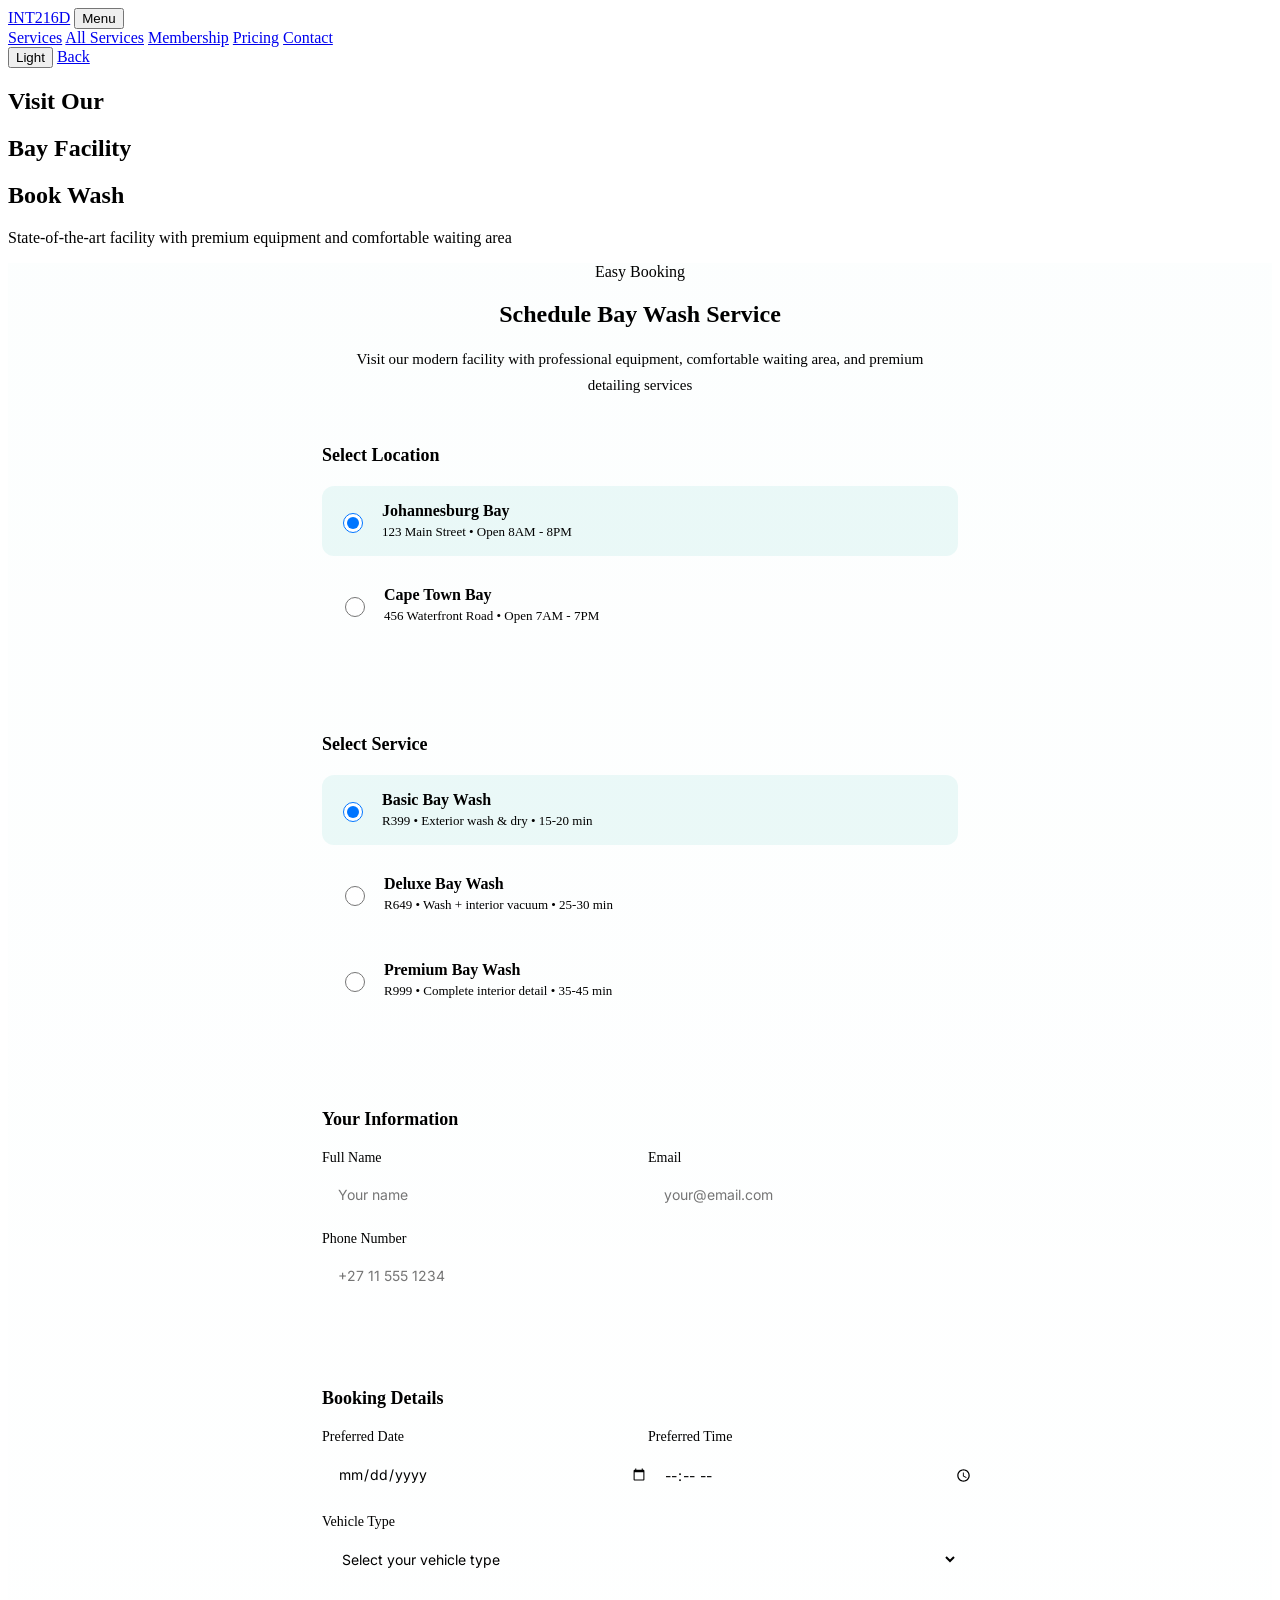
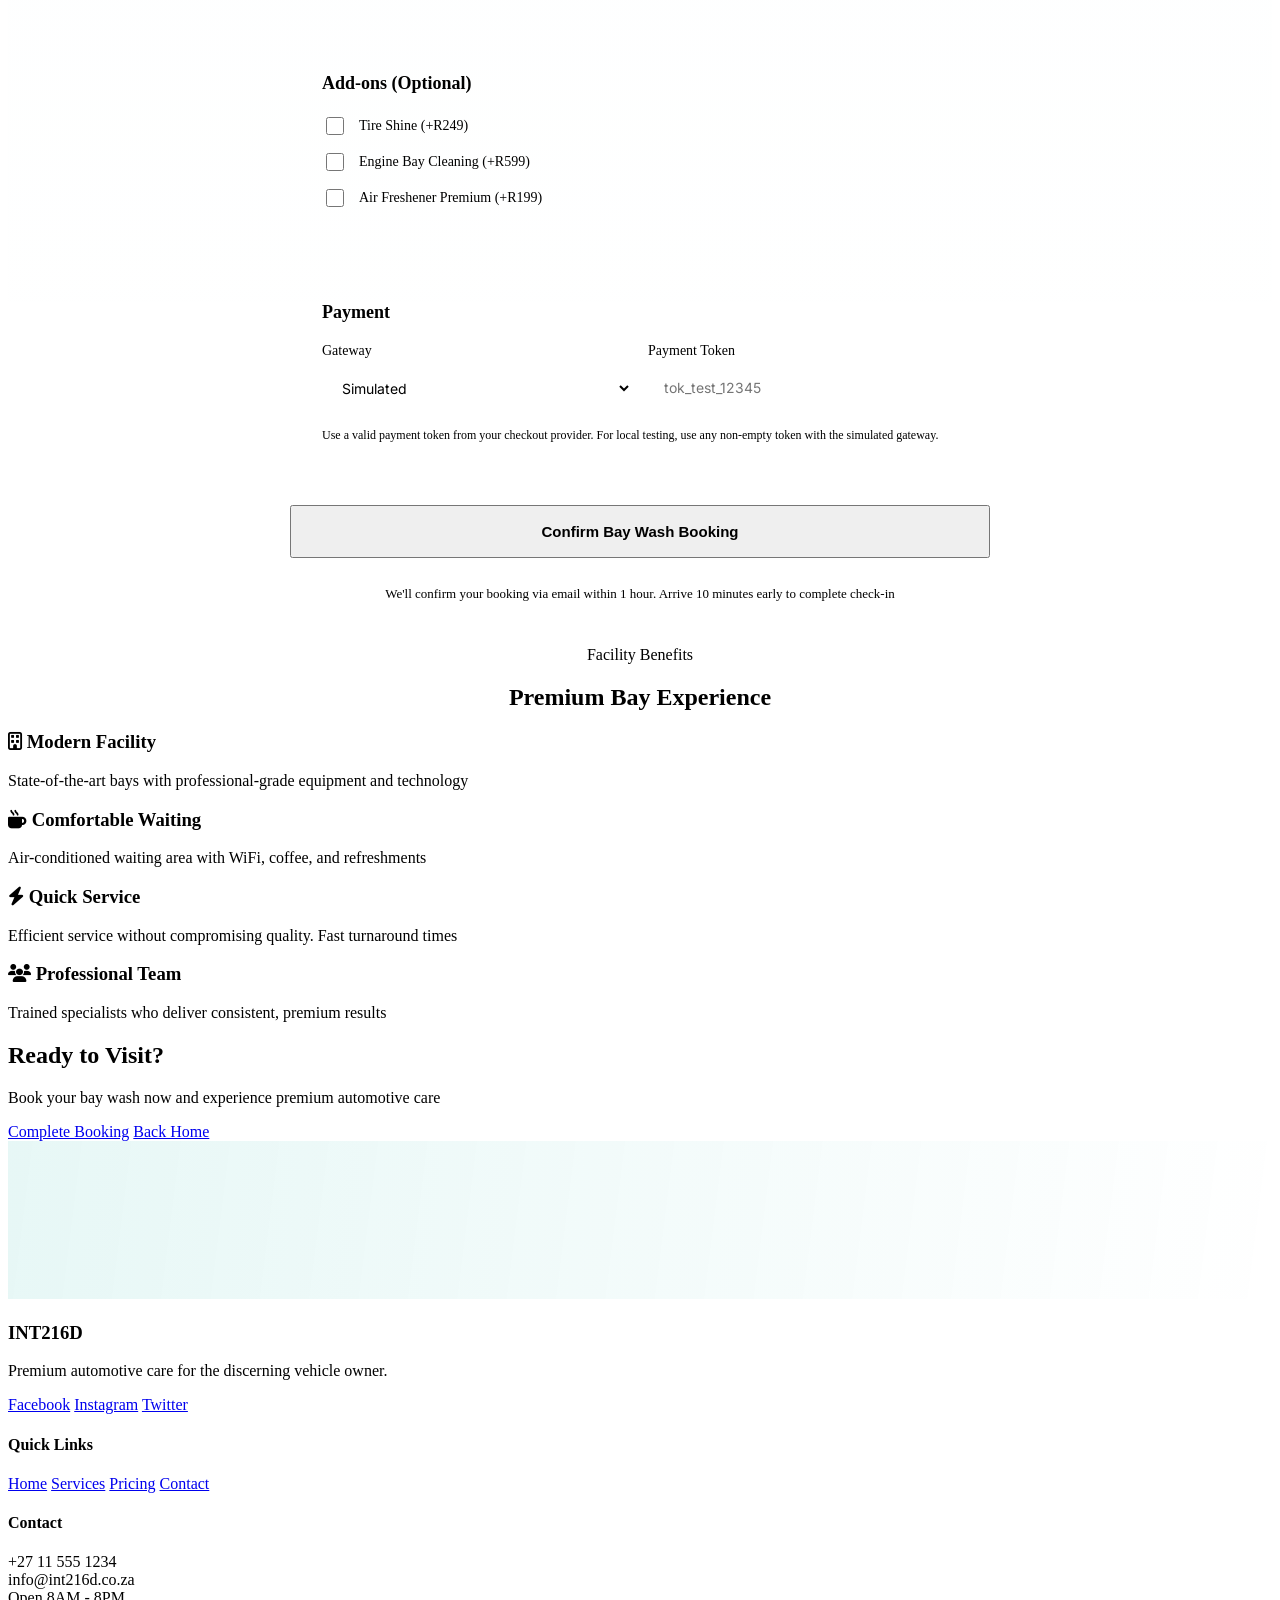
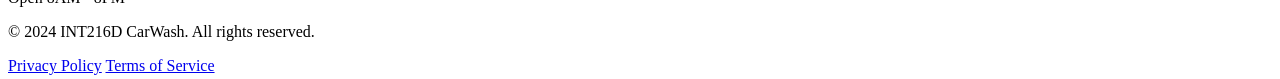
==== app/book-bay-wash.html @ bdd76e38 "git commit -m "payments UI for the payments acceptence Co-authored-by: ThandekaShongwe <thandekashon" ====
<!doctype html>
<html lang="en">
  <head>
    <meta charset="UTF-8" />
    <meta name="viewport" content="width=device-width, initial-scale=1.0" />
    <title>Book Bay Wash - INT216D CarWash</title>
    <link rel="preconnect" href="https://fonts.googleapis.com" />
    <link rel="preconnect" href="https://fonts.gstatic.com" crossorigin />
    <link href="https://fonts.googleapis.com/css2?family=Instrument+Serif&family=Inter:wght@400;500;600&display=swap" rel="stylesheet" />
    <link rel="stylesheet" href="https://cdnjs.cloudflare.com/ajax/libs/font-awesome/6.5.2/css/all.min.css" integrity="sha512-SnH5WK+bZxgPHs44uWix+LLJAJ9/2PkPKZ5QiAj6Ta86w+fsb2TkR4j8U8U19+9F3R8v+0I4lQ5f6LQxK/5h2g==" crossorigin="anonymous" referrerpolicy="no-referrer" />
    <link rel="stylesheet" href="./styles.css" />
  </head>
  <body>
    <div class="site-shell">
      <nav id="main-nav" class="nav-pill">
        <a href="./index.html" class="brand">INT216D</a>
        <button
          id="menu-toggle-btn"
          class="menu-toggle-btn"
          type="button"
          aria-expanded="false"
          aria-controls="main-nav-links"
          aria-label="Open menu"
        >
          Menu
        </button>
        <div class="nav-links" id="main-nav-links">
          <a href="./index.html#services" class="nav-link">Services</a>
          <a href="./services.html" class="nav-link">All Services</a>
          <a href="./membership.html" class="nav-link">Membership</a>
          <a href="./pricing.html" class="nav-link">Pricing</a>
          <a href="./contact.html" class="nav-link">Contact</a>
        </div>
        <button id="theme-toggle-btn" class="theme-toggle-btn" type="button" aria-label="Toggle light mode">
          Light
        </button>
        <a href="./index.html" id="login-btn" class="pill-btn login-btn">Back</a>
      </nav>

      <section id="hero" class="hero-section">
        <div id="hero-three" class="hero-bg"></div>
        <div class="hero-content">
          <div id="hero-title" class="hero-title">
            <div class="line-wrap"><h1 class="hero-line">Visit Our</h1></div>
            <div class="line-wrap"><h1 class="hero-line accent">Bay Facility</h1></div>
            <div class="line-wrap"><h1 class="hero-line">Book Wash</h1></div>
          </div>
          <p id="hero-subtitle" class="hero-subtitle">State-of-the-art facility with premium equipment and comfortable waiting area</p>
        </div>
      </section>

      <section id="booking-form" class="section" style="background: linear-gradient(180deg, rgba(18, 179, 166, 0.01) 0%, transparent 100%);">
        <div class="container">
          <div class="section-header" style="text-align: center; max-width: 600px; margin-left: auto; margin-right: auto;">
            <p class="eyebrow">Easy Booking</p>
            <h2>Schedule Bay Wash Service</h2>
            <p style="margin-top: 16px; color: var(--metallic); font-size: 15px; line-height: 1.7;">
              Visit our modern facility with professional equipment, comfortable waiting area, and premium detailing services
            </p>
          </div>

          <div style="max-width: 700px; margin: 0 auto;">
            <form id="bay-booking-form" style="display: grid; gap: 28px;">
              <!-- Step 1: Location Selection -->
              <div style="background: var(--panel); padding: 32px; border-radius: 16px; border: 1px solid var(--panel-border);">
                <h3 style="margin: 0 0 20px; font-size: 18px; font-weight: 600;">Select Location</h3>

                <label style="display: flex; align-items: center; gap: 16px; padding: 16px; background: rgba(18, 179, 166, 0.08); border-radius: 12px; cursor: pointer; margin-bottom: 12px; transition: all 0.3s ease; border: 2px solid var(--accent);">
                  <input type="radio" name="location" value="johannesburg" checked style="width: 20px; height: 20px; cursor: pointer;" />
                  <div>
                    <p style="margin: 0; font-weight: 600;">Johannesburg Bay</p>
                    <p style="margin: 4px 0 0; color: var(--metallic); font-size: 13px;">123 Main Street • Open 8AM - 8PM</p>
                  </div>
                </label>

                <label style="display: flex; align-items: center; gap: 16px; padding: 16px; background: var(--panel); border-radius: 12px; cursor: pointer; border: 2px solid transparent; transition: all 0.3s ease;">
                  <input type="radio" name="location" value="capetown" style="width: 20px; height: 20px; cursor: pointer;" />
                  <div>
                    <p style="margin: 0; font-weight: 600;">Cape Town Bay</p>
                    <p style="margin: 4px 0 0; color: var(--metallic); font-size: 13px;">456 Waterfront Road • Open 7AM - 7PM</p>
                  </div>
                </label>
              </div>

              <!-- Step 2: Service Selection -->
              <div style="background: var(--panel); padding: 32px; border-radius: 16px; border: 1px solid var(--panel-border);">
                <h3 style="margin: 0 0 20px; font-size: 18px; font-weight: 600;">Select Service</h3>

                <label style="display: flex; align-items: center; gap: 16px; padding: 16px; background: rgba(18, 179, 166, 0.08); border-radius: 12px; cursor: pointer; margin-bottom: 12px; transition: all 0.3s ease; border: 2px solid var(--accent);">
                  <input type="radio" name="service" value="basic" checked style="width: 20px; height: 20px; cursor: pointer;" />
                  <div>
                    <p style="margin: 0; font-weight: 600;">Basic Bay Wash</p>
                    <p style="margin: 4px 0 0; color: var(--metallic); font-size: 13px;">R399 • Exterior wash & dry • 15-20 min</p>
                  </div>
                </label>

                <label style="display: flex; align-items: center; gap: 16px; padding: 16px; background: var(--panel); border-radius: 12px; cursor: pointer; margin-bottom: 12px; transition: all 0.3s ease; border: 2px solid transparent;">
                  <input type="radio" name="service" value="deluxe" style="width: 20px; height: 20px; cursor: pointer;" />
                  <div>
                    <p style="margin: 0; font-weight: 600;">Deluxe Bay Wash</p>
                    <p style="margin: 4px 0 0; color: var(--metallic); font-size: 13px;">R649 • Wash + interior vacuum • 25-30 min</p>
                  </div>
                </label>

                <label style="display: flex; align-items: center; gap: 16px; padding: 16px; background: var(--panel); border-radius: 12px; cursor: pointer; border: 2px solid transparent; transition: all 0.3s ease;">
                  <input type="radio" name="service" value="premium" style="width: 20px; height: 20px; cursor: pointer;" />
                  <div>
                    <p style="margin: 0; font-weight: 600;">Premium Bay Wash</p>
                    <p style="margin: 4px 0 0; color: var(--metallic); font-size: 13px;">R999 • Complete interior detail • 35-45 min</p>
                  </div>
                </label>
              </div>

              <!-- Step 3: Personal Information -->
              <div style="background: var(--panel); padding: 32px; border-radius: 16px; border: 1px solid var(--panel-border);">
                <h3 style="margin: 0 0 20px; font-size: 18px; font-weight: 600;">Your Information</h3>

                <div style="display: grid; grid-template-columns: 1fr 1fr; gap: 16px; margin-bottom: 16px;">
                  <div>
                    <label style="display: block; margin-bottom: 8px; font-size: 14px; font-weight: 500;">Full Name</label>
                    <input name="fullName" type="text" placeholder="Your name" style="width: 100%; padding: 12px 16px; background: transparent; border: 1px solid var(--panel-border); border-radius: 8px; color: var(--ink); font-size: 14px; font-family: Inter, sans-serif;" required />
                  </div>
                  <div>
                    <label style="display: block; margin-bottom: 8px; font-size: 14px; font-weight: 500;">Email</label>
                    <input name="email" type="email" placeholder="your@email.com" style="width: 100%; padding: 12px 16px; background: transparent; border: 1px solid var(--panel-border); border-radius: 8px; color: var(--ink); font-size: 14px; font-family: Inter, sans-serif;" required />
                  </div>
                </div>

                <div>
                  <label style="display: block; margin-bottom: 8px; font-size: 14px; font-weight: 500;">Phone Number</label>
                  <input name="phone" type="tel" placeholder="+27 11 555 1234" style="width: 100%; padding: 12px 16px; background: transparent; border: 1px solid var(--panel-border); border-radius: 8px; color: var(--ink); font-size: 14px; font-family: Inter, sans-serif;" required />
                </div>
              </div>

              <!-- Step 4: Booking Details -->
              <div style="background: var(--panel); padding: 32px; border-radius: 16px; border: 1px solid var(--panel-border);">
                <h3 style="margin: 0 0 20px; font-size: 18px; font-weight: 600;">Booking Details</h3>

                <div style="display: grid; grid-template-columns: 1fr 1fr; gap: 16px; margin-bottom: 16px;">
                  <div>
                    <label style="display: block; margin-bottom: 8px; font-size: 14px; font-weight: 500;">Preferred Date</label>
                    <input name="preferredDate" type="date" style="width: 100%; padding: 12px 16px; background: transparent; border: 1px solid var(--panel-border); border-radius: 8px; color: var(--ink); font-size: 14px; font-family: Inter, sans-serif;" required />
                  </div>
                  <div>
                    <label style="display: block; margin-bottom: 8px; font-size: 14px; font-weight: 500;">Preferred Time</label>
                    <input name="preferredTime" type="time" style="width: 100%; padding: 12px 16px; background: transparent; border: 1px solid var(--panel-border); border-radius: 8px; color: var(--ink); font-size: 14px; font-family: Inter, sans-serif;" required />
                  </div>
                </div>

                <div>
                  <label style="display: block; margin-bottom: 8px; font-size: 14px; font-weight: 500;">Vehicle Type</label>
                  <select name="vehicleType" style="width: 100%; padding: 12px 16px; background: transparent; border: 1px solid var(--panel-border); border-radius: 8px; color: var(--ink); font-size: 14px; font-family: Inter, sans-serif;" required>
                    <option value="">Select your vehicle type</option>
                    <option value="sedan">Sedan</option>
                    <option value="suv">SUV</option>
                    <option value="truck">Truck</option>
                    <option value="van">Van</option>
                    <option value="other">Other</option>
                  </select>
                </div>
              </div>

              <!-- Step 5: Additional Options -->
              <div style="background: var(--panel); padding: 32px; border-radius: 16px; border: 1px solid var(--panel-border);">
                <h3 style="margin: 0 0 20px; font-size: 18px; font-weight: 600;">Add-ons (Optional)</h3>

                <label style="display: flex; align-items: center; gap: 12px; margin-bottom: 12px;">
                  <input name="addOns" value="tire-shine" type="checkbox" style="width: 18px; height: 18px; cursor: pointer;" />
                  <span style="font-size: 14px;">Tire Shine (+R249)</span>
                </label>

                <label style="display: flex; align-items: center; gap: 12px; margin-bottom: 12px;">
                  <input name="addOns" value="engine-bay-cleaning" type="checkbox" style="width: 18px; height: 18px; cursor: pointer;" />
                  <span style="font-size: 14px;">Engine Bay Cleaning (+R599)</span>
                </label>

                <label style="display: flex; align-items: center; gap: 12px;">
                  <input name="addOns" value="air-freshener-premium" type="checkbox" style="width: 18px; height: 18px; cursor: pointer;" />
                  <span style="font-size: 14px;">Air Freshener Premium (+R199)</span>
                </label>
              </div>

              <div style="background: var(--panel); padding: 32px; border-radius: 16px; border: 1px solid var(--panel-border);">
                <h3 style="margin: 0 0 20px; font-size: 18px; font-weight: 600;">Payment</h3>

                <div style="display: grid; grid-template-columns: 1fr 1fr; gap: 16px; margin-bottom: 16px;">
                  <div>
                    <label style="display: block; margin-bottom: 8px; font-size: 14px; font-weight: 500;">Gateway</label>
                    <select name="paymentGateway" style="width: 100%; padding: 12px 16px; background: transparent; border: 1px solid var(--panel-border); border-radius: 8px; color: var(--ink); font-size: 14px; font-family: Inter, sans-serif;" required>
                      <option value="SIMULATED" selected>Simulated</option>
                      <option value="OFFLINE">Offline</option>
                    </select>
                  </div>
                  <div>
                    <label style="display: block; margin-bottom: 8px; font-size: 14px; font-weight: 500;">Payment Token</label>
                    <input name="paymentMethodToken" type="text" placeholder="tok_test_12345" style="width: 100%; padding: 12px 16px; background: transparent; border: 1px solid var(--panel-border); border-radius: 8px; color: var(--ink); font-size: 14px; font-family: Inter, sans-serif;" required />
                  </div>
                </div>

                <p style="margin: 0; color: var(--metallic); font-size: 12px; line-height: 1.6;">Use a valid payment token from your checkout provider. For local testing, use any non-empty token with the simulated gateway.</p>
              </div>

              <!-- Submit Button -->
              <button type="submit" class="pill-btn btn-primary" style="width: 100%; padding: 16px 32px; font-size: 15px; font-weight: 600;">Confirm Bay Wash Booking</button>

              <p style="text-align: center; color: var(--metallic); font-size: 13px; margin: 0;">
                We'll confirm your booking via email within 1 hour. Arrive 10 minutes early to complete check-in
              </p>
              <p id="bay-booking-status" style="text-align: center; color: var(--metallic); font-size: 13px; margin: 0;"></p>
            </form>
          </div>
        </div>
      </section>

      <section id="benefits" class="section">
        <div class="container">
          <div class="section-header" style="text-align: center;">
            <p class="eyebrow">Facility Benefits</p>
            <h2>Premium Bay Experience</h2>
          </div>

          <div class="benefits-grid">
            <div class="benefit-item">
              <h3><i class="fa-regular fa-building" aria-hidden="true"></i> Modern Facility</h3>
              <p>State-of-the-art bays with professional-grade equipment and technology</p>
            </div>
            <div class="benefit-item">
              <h3><i class="fa-solid fa-mug-hot" aria-hidden="true"></i> Comfortable Waiting</h3>
              <p>Air-conditioned waiting area with WiFi, coffee, and refreshments</p>
            </div>
            <div class="benefit-item">
              <h3><i class="fa-solid fa-bolt" aria-hidden="true"></i> Quick Service</h3>
              <p>Efficient service without compromising quality. Fast turnaround times</p>
            </div>
            <div class="benefit-item">
              <h3><i class="fa-solid fa-users" aria-hidden="true"></i> Professional Team</h3>
              <p>Trained specialists who deliver consistent, premium results</p>
            </div>
          </div>
        </div>
      </section>

      <section id="cta" class="section booking-section">
        <div class="booking-gradient"></div>
        <div class="container booking-content">
          <h2>Ready to Visit?</h2>
          <p class="desc">Book your bay wash now and experience premium automotive care</p>
          <div class="booking-btn-row">
            <a href="#booking-form" class="pill-btn btn-primary">Complete Booking</a>
            <a href="./index.html" class="pill-btn btn-outline">Back Home</a>
          </div>
        </div>
      </section>

      <section id="footer" class="footer-section">
        <div class="iridescent-wrap">
          <canvas id="iridescent-canvas"></canvas>
        </div>
        <div class="container footer-content">
          <div class="footer-grid">
            <div class="footer-col wide">
              <h3 class="footer-brand">INT216D</h3>
              <p class="footer-blurb">Premium automotive care for the discerning vehicle owner.</p>
              <div class="inline-links">
                <a href="#" class="footer-link">Facebook</a>
                <a href="#" class="footer-link">Instagram</a>
                <a href="#" class="footer-link">Twitter</a>
              </div>
            </div>
            <div class="footer-col">
              <h4 class="footer-col-title">Quick Links</h4>
              <div class="footer-col-list">
                <a href="./index.html" class="footer-text-link">Home</a>
                <a href="./services.html" class="footer-text-link">Services</a>
                <a href="./pricing.html" class="footer-text-link">Pricing</a>
                <a href="./contact.html" class="footer-text-link">Contact</a>
              </div>
            </div>
            <div class="footer-col">
              <h4 class="footer-col-title">Contact</h4>
              <div class="footer-col-list">
                <p class="footer-link" style="cursor: default; margin: 0;">+27 11 555 1234</p>
                <p class="footer-link" style="cursor: default; margin: 0;">info@int216d.co.za</p>
                <p class="footer-link" style="cursor: default; margin: 0;">Open 8AM - 8PM</p>
              </div>
            </div>
          </div>
          <div class="footer-bottom">
            <p class="footer-copy">&copy; 2024 INT216D CarWash. All rights reserved.</p>
            <div class="footer-bottom-links">
              <a href="#" class="footer-text-link">Privacy Policy</a>
              <a href="#" class="footer-text-link">Terms of Service</a>
            </div>
          </div>
        </div>
      </section>
    </div>

    <script type="module" src="./script-pages.js"></script>
  </body>
</html>
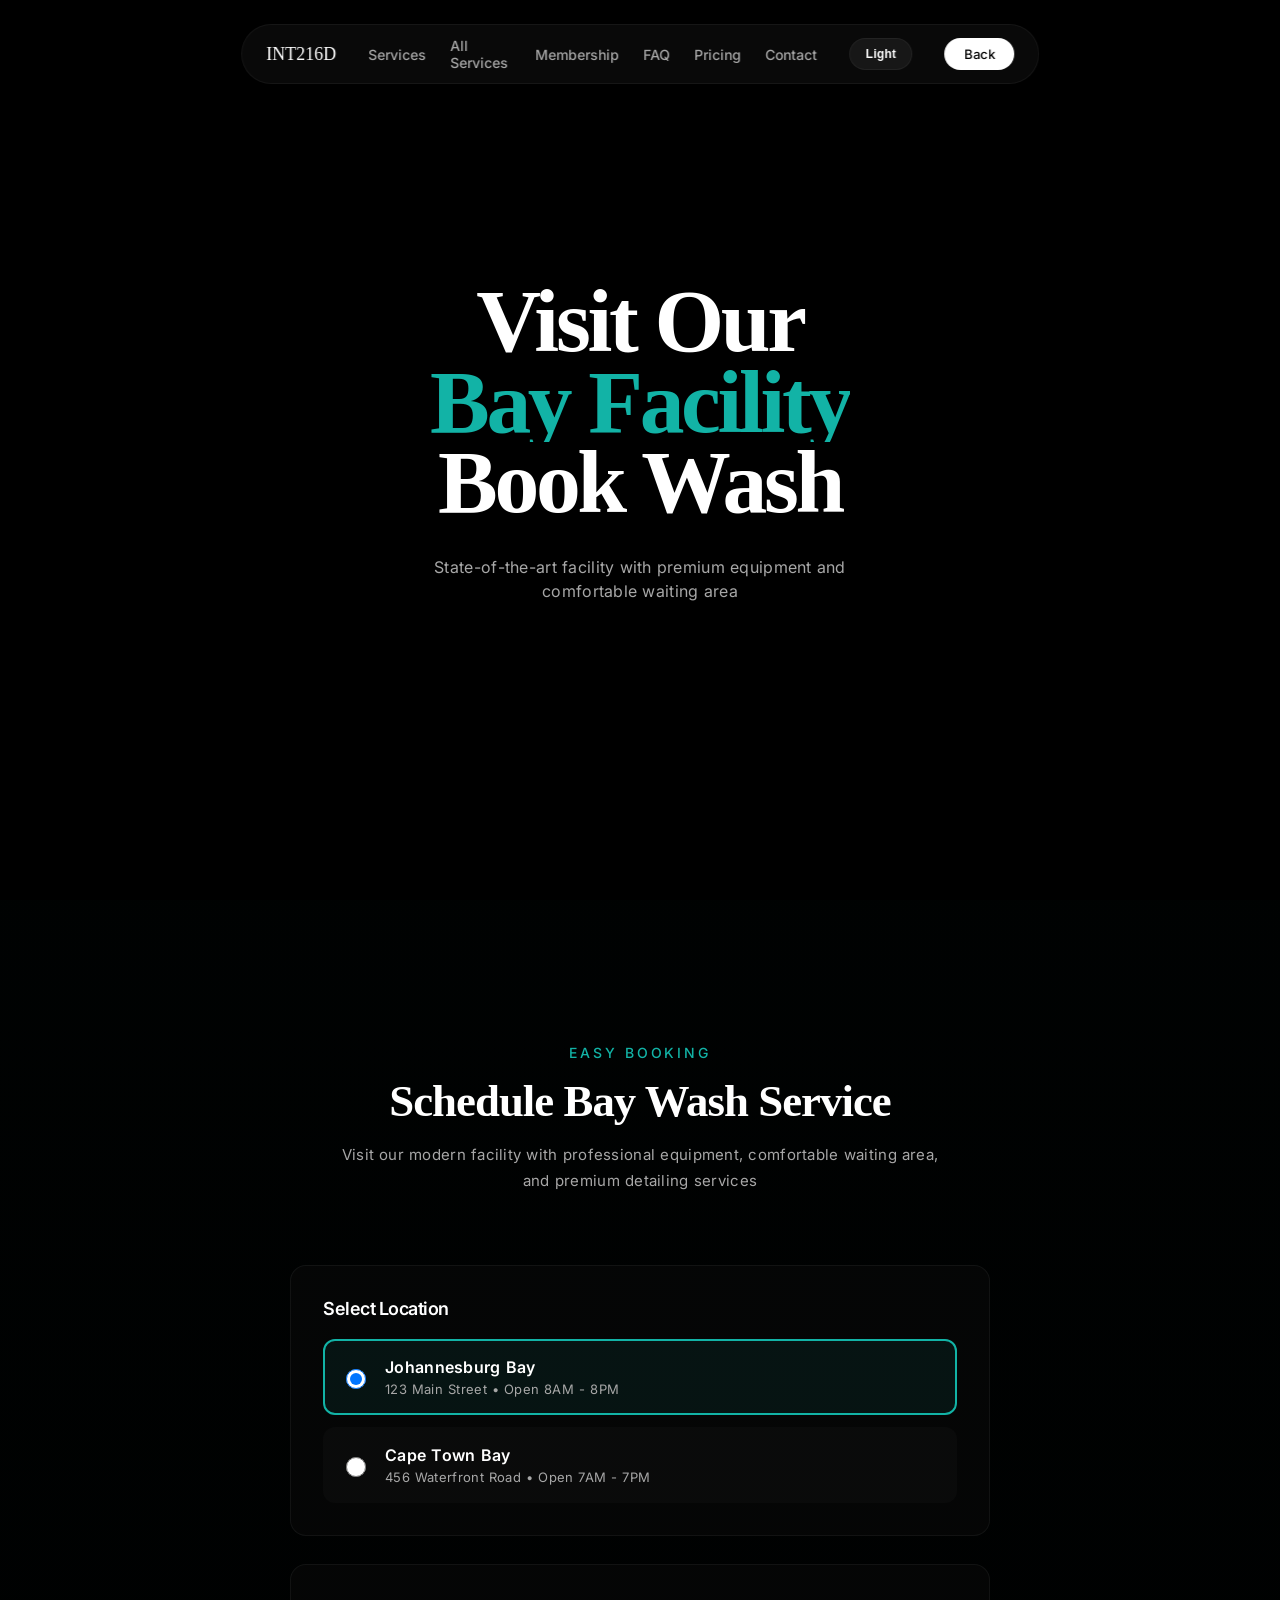
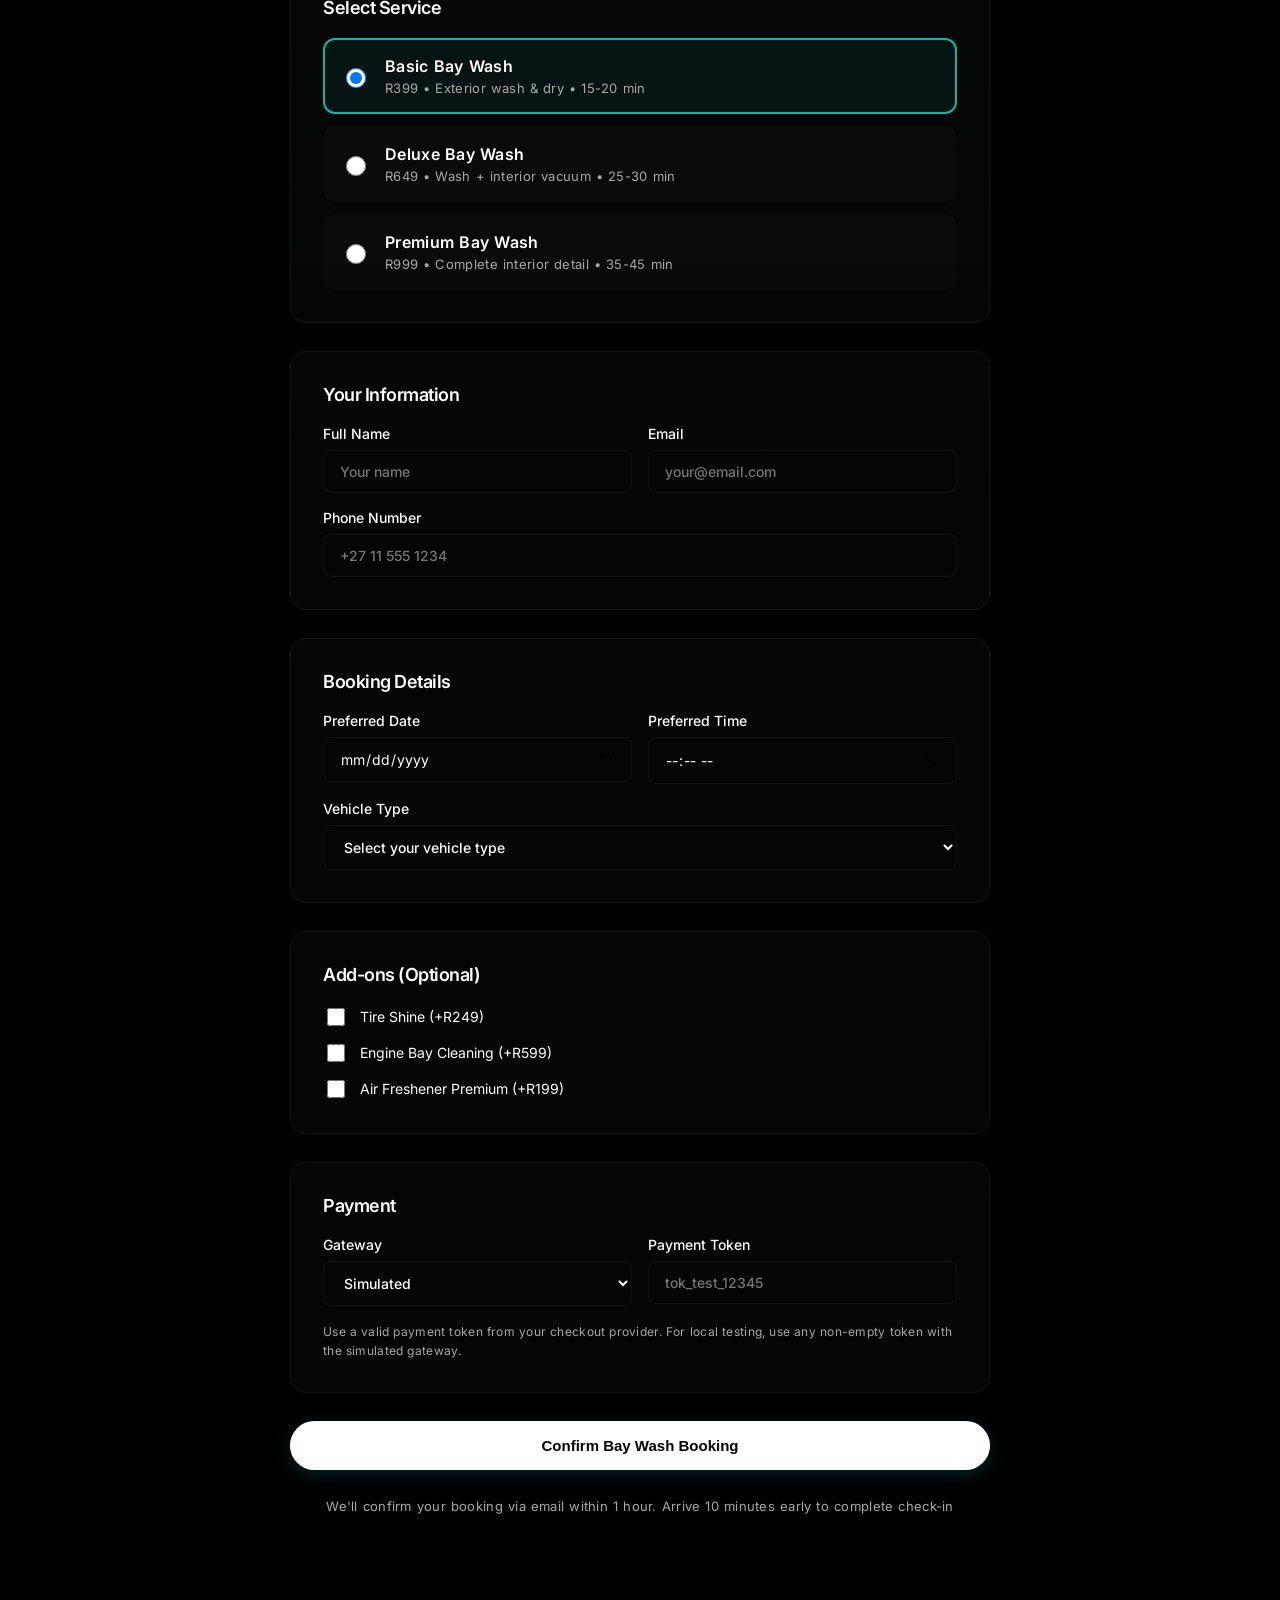
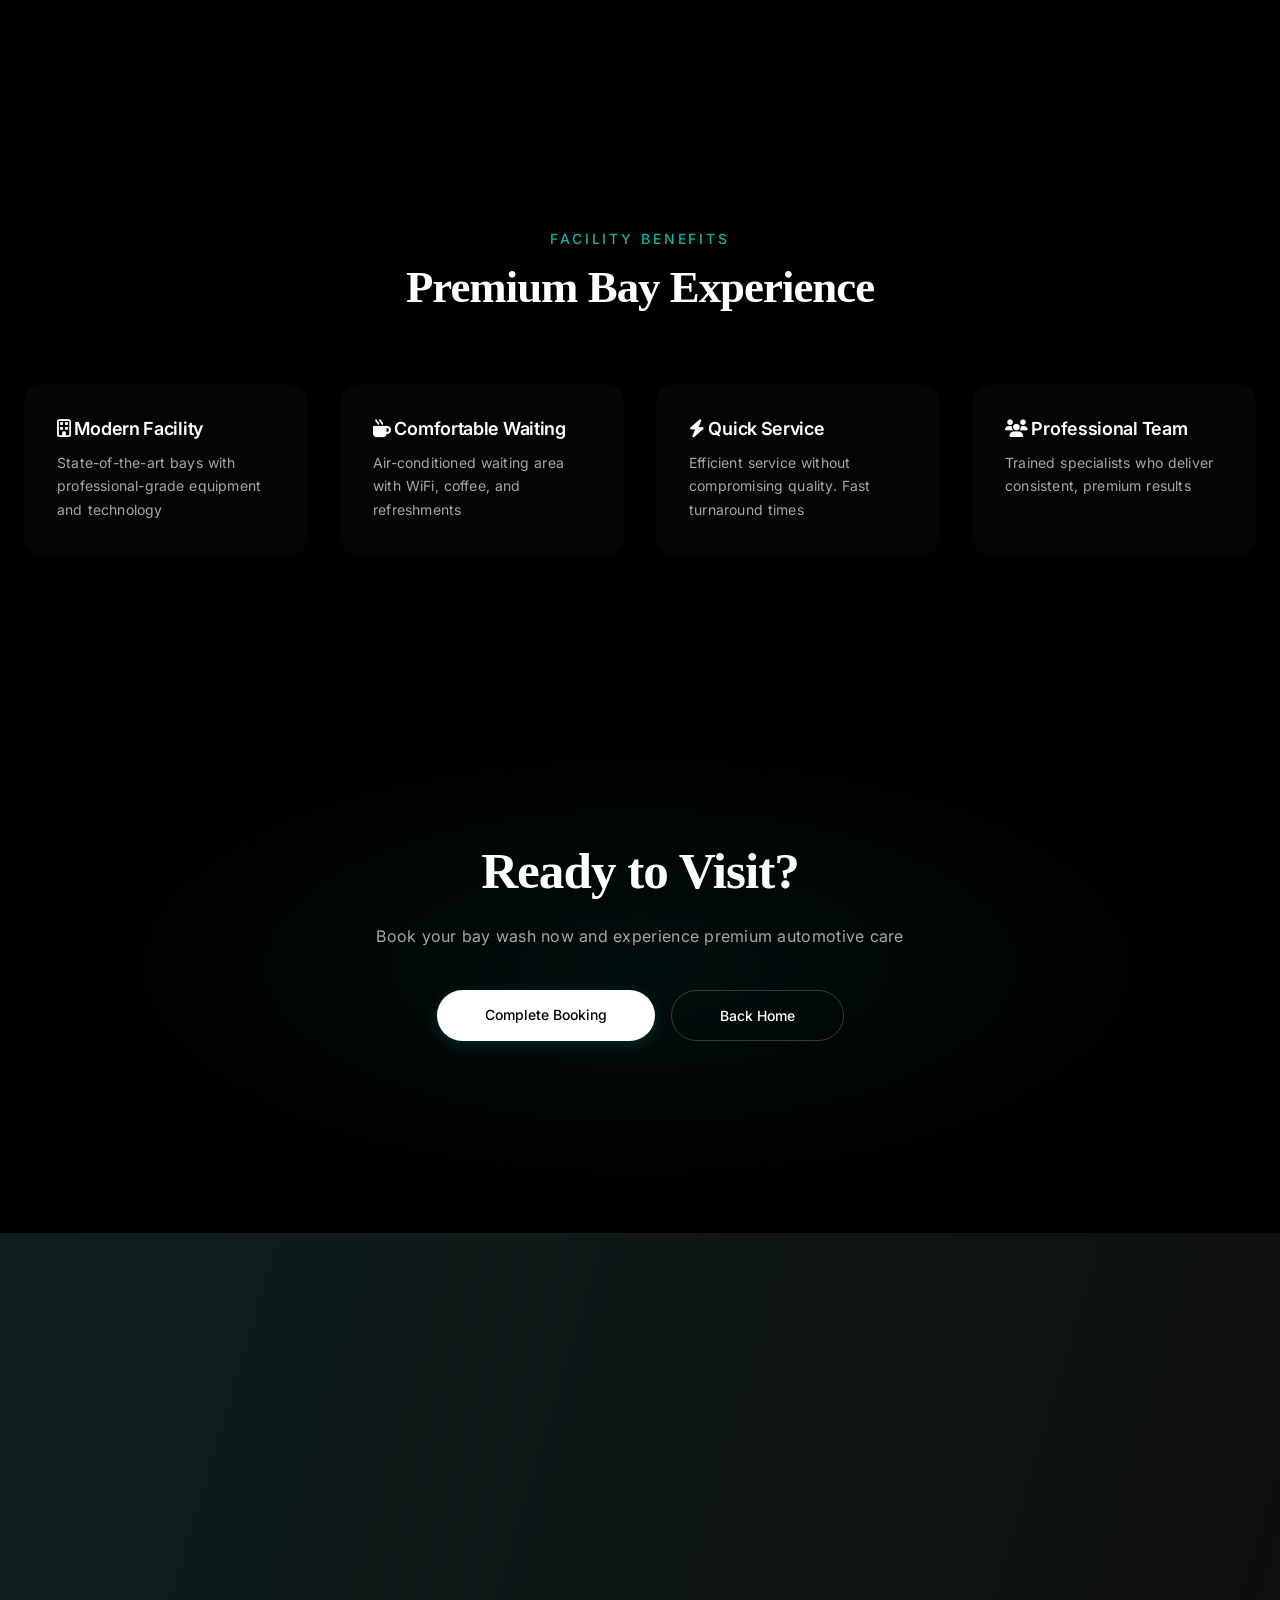
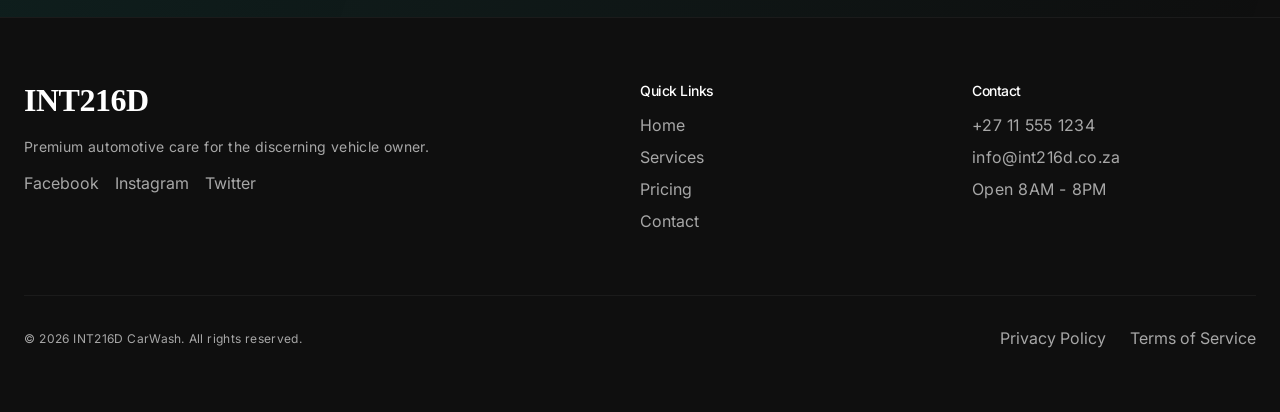
==== commit ce767c88: "Updated" ====
--- a/app/book-bay-wash.html
+++ b/app/book-bay-wash.html
@@ -28,6 +28,7 @@
           <a href="./index.html#services" class="nav-link">Services</a>
           <a href="./services.html" class="nav-link">All Services</a>
           <a href="./membership.html" class="nav-link">Membership</a>
+          <a href="./faq.html" class="nav-link">FAQ</a>
           <a href="./pricing.html" class="nav-link">Pricing</a>
           <a href="./contact.html" class="nav-link">Contact</a>
         </div>
--- a/app/styles.css
+++ b/app/styles.css
@@ -0,0 +1,1377 @@
+:root {
+  --obsidian: #000000;
+  --off-black: #0f0f0f;
+  --ink: #ffffff;
+  --metallic: #a7a7a7;
+  --accent: #12b3a6;
+  --panel: rgba(255, 255, 255, 0.02);
+  --panel-border: rgba(255, 255, 255, 0.05);
+  --surface-strong: #ffffff;
+  --surface-strong-text: #000000;
+  --nav-border: rgba(255, 255, 255, 0.05);
+  --nav-bg: rgba(15, 15, 15, 0.6);
+  --hero-bg-fill: #000000;
+  --service-overlay-start: rgba(0, 0, 0, 0.9);
+  --service-overlay-mid: rgba(0, 0, 0, 0.4);
+  --experience-overlay-start: rgba(0, 0, 0, 0.85);
+  --experience-overlay-mid: rgba(0, 0, 0, 0.6);
+  --line-divider: rgba(255, 255, 255, 0.08);
+  --footer-divider: rgba(255, 255, 255, 0.05);
+  --booking-gradient-core: rgba(18, 179, 166, 0.08);
+  --outline-border: rgba(255, 255, 255, 0.2);
+  --card-glass: rgba(15, 15, 15, 0.9);
+  --card-glass-border: rgba(255, 255, 255, 0.08);
+  --feature-dot-bg: rgba(18, 179, 166, 0.2);
+  --feature-dot-border: rgba(18, 179, 166, 0.65);
+  --feature-pill-bg: rgba(255, 255, 255, 0.1);
+  --panel-hover: rgba(255, 255, 255, 0.05);
+}
+
+:root[data-theme="light"] {
+  --obsidian: #fffaf0;
+  --off-black: #f5ead7;
+  --ink: #2f2418;
+  --metallic: #7a6856;
+  --accent: #b88a44;
+  --panel: rgba(255, 252, 245, 0.84);
+  --panel-border: rgba(122, 104, 86, 0.22);
+  --surface-strong: #2f2418;
+  --surface-strong-text: #fff9ef;
+  --nav-border: rgba(122, 104, 86, 0.22);
+  --nav-bg: rgba(255, 248, 236, 0.78);
+  --hero-bg-fill: #f7ebd8;
+  --service-overlay-start: rgba(255, 249, 239, 0.92);
+  --service-overlay-mid: rgba(255, 249, 239, 0.55);
+  --experience-overlay-start: rgba(255, 248, 235, 0.9);
+  --experience-overlay-mid: rgba(255, 244, 224, 0.68);
+  --line-divider: rgba(122, 104, 86, 0.2);
+  --footer-divider: rgba(122, 104, 86, 0.22);
+  --booking-gradient-core: rgba(184, 138, 68, 0.14);
+  --outline-border: rgba(122, 104, 86, 0.35);
+  --card-glass: rgba(255, 250, 240, 0.86);
+  --card-glass-border: rgba(122, 104, 86, 0.24);
+  --feature-dot-bg: rgba(184, 138, 68, 0.2);
+  --feature-dot-border: rgba(184, 138, 68, 0.65);
+  --feature-pill-bg: rgba(184, 138, 68, 0.12);
+  --panel-hover: rgba(245, 234, 215, 0.96);
+}
+
+* {
+  box-sizing: border-box;
+}
+
+html,
+body {
+  margin: 0;
+  padding: 0;
+  overflow-x: hidden;
+  background: var(--obsidian);
+  color: var(--ink);
+  font-family: Inter, sans-serif;
+  scroll-behavior: auto;
+}
+
+a {
+  color: inherit;
+  text-decoration: none;
+}
+
+.site-shell {
+  min-height: 100vh;
+  background: var(--obsidian);
+}
+
+.container {
+  width: 100%;
+  max-width: 1280px;
+  margin: 0 auto;
+  padding: 0 24px;
+}
+
+.section {
+  position: relative;
+  width: 100%;
+  padding: 15vh 0;
+}
+
+.nav-pill {
+  position: fixed;
+  top: 24px;
+  left: 50%;
+  transform: translateX(-50%);
+  z-index: 100;
+  display: flex;
+  align-items: center;
+  gap: 32px;
+  height: 60px;
+  padding: 12px 24px;
+  border-radius: 100px;
+  border: 1px solid var(--nav-border);
+  background: var(--nav-bg);
+  backdrop-filter: blur(10px);
+  -webkit-backdrop-filter: blur(10px);
+  transition: background 0.5s ease;
+}
+
+.brand {
+  font-family: "Instrument Serif", serif;
+  font-size: 1.125rem;
+  color: var(--ink);
+  white-space: nowrap;
+}
+
+.nav-links {
+  display: flex;
+  align-items: center;
+  gap: 24px;
+}
+
+.nav-link {
+  font-size: 0.875rem;
+  font-weight: 500;
+  color: var(--metallic);
+  transition: color 0.3s ease;
+}
+
+.nav-link:hover {
+  color: var(--ink);
+}
+
+.pill-btn,
+.hero-cta,
+button {
+  border-radius: 100px;
+  border: 0;
+  cursor: pointer;
+  transition: transform 0.3s ease, box-shadow 0.3s ease, border-color 0.3s ease;
+}
+
+.pill-btn:hover,
+.hero-cta:hover,
+button:hover {
+  transform: scale(1.05);
+  box-shadow: 0 8px 24px rgba(18, 179, 166, 0.3);
+}
+
+.login-btn {
+  padding: 8px 20px;
+  background: var(--surface-strong);
+  color: var(--surface-strong-text);
+  font-size: 13px;
+  font-weight: 500;
+  white-space: nowrap;
+}
+
+.theme-toggle-btn {
+  padding: 8px 16px;
+  border-radius: 100px;
+  border: 1px solid var(--nav-border);
+  background: rgba(255, 255, 255, 0.06);
+  color: var(--ink);
+  font-size: 12px;
+  font-weight: 600;
+  letter-spacing: 0.02em;
+}
+
+:root[data-theme="light"] .theme-toggle-btn {
+  background: rgba(122, 104, 86, 0.08);
+}
+
+.menu-toggle-btn {
+  display: none;
+  padding: 8px 14px;
+  border-radius: 100px;
+  border: 1px solid var(--nav-border);
+  background: rgba(255, 255, 255, 0.06);
+  color: var(--ink);
+  font-size: 12px;
+  font-weight: 600;
+  letter-spacing: 0.02em;
+}
+
+:root[data-theme="light"] .menu-toggle-btn {
+  background: rgba(122, 104, 86, 0.08);
+}
+
+.hero-section {
+  position: relative;
+  height: 100vh;
+  overflow: hidden;
+}
+
+.hero-bg {
+  position: absolute;
+  inset: 0;
+  z-index: 0;
+  background: var(--hero-bg-fill);
+  opacity: 0;
+  transition: opacity 2.5s ease-in-out;
+}
+
+.hero-bg.loaded {
+  opacity: 1;
+}
+
+.hero-content {
+  position: relative;
+  z-index: 2;
+  display: flex;
+  flex-direction: column;
+  align-items: center;
+  justify-content: center;
+  height: 100%;
+  padding: 0 24px;
+  perspective: 1000px;
+}
+
+.hero-title {
+  text-align: center;
+}
+
+.line-wrap {
+  overflow: hidden;
+}
+
+.hero-line {
+  margin: 0;
+  font-family: "Instrument Serif", serif;
+  font-size: clamp(48px, 7vw, 112px);
+  letter-spacing: -3.36px;
+  line-height: 0.9;
+}
+
+.hero-line.accent,
+.eyebrow,
+.price,
+.price-month,
+.accent {
+  color: var(--accent);
+}
+
+.hero-subtitle {
+  margin-top: 32px;
+  max-width: 420px;
+  color: var(--metallic);
+  text-align: center;
+  line-height: 1.5;
+  opacity: 0;
+}
+
+.hero-cta {
+  margin-top: 40px;
+  display: inline-block;
+  padding: 14px 40px;
+  background: var(--surface-strong);
+  color: var(--surface-strong-text);
+  font-size: 14px;
+  font-weight: 500;
+  opacity: 0;
+}
+
+.section-header {
+  margin-bottom: 64px;
+}
+
+.eyebrow {
+  margin: 0 0 16px;
+  font-size: 0.875rem;
+  font-weight: 500;
+  text-transform: uppercase;
+  letter-spacing: 0.2em;
+}
+
+.section-header h2 {
+  margin: 0;
+  font-family: "Instrument Serif", serif;
+  font-size: clamp(36px, 3.5vw, 56px);
+  line-height: 1.1;
+  letter-spacing: -0.96px;
+}
+
+.services-grid {
+  display: grid;
+  grid-template-columns: repeat(2, minmax(0, 1fr));
+  gap: 32px;
+}
+
+.service-card {
+  position: relative;
+  overflow: hidden;
+  border-radius: 20px;
+  cursor: pointer;
+}
+
+.service-media {
+  position: relative;
+  aspect-ratio: 3 / 4;
+  overflow: hidden;
+  border-radius: 20px;
+}
+
+.service-media img {
+  width: 100%;
+  height: 100%;
+  object-fit: cover;
+  transition: transform 0.7s ease;
+}
+
+.service-card:hover .service-media img {
+  transform: scale(1.05);
+  box-shadow: 0 8px 24px rgba(18, 179, 166, 0.3);
+}
+
+.service-overlay {
+  position: absolute;
+  inset: 0;
+  background: linear-gradient(to top, var(--service-overlay-start) 0%, var(--service-overlay-mid) 40%, transparent 70%);
+}
+
+.service-copy {
+  position: absolute;
+  left: 0;
+  right: 0;
+  bottom: 0;
+  padding: 32px;
+}
+
+.sub-eyebrow {
+  margin: 0 0 8px;
+  font-size: 12px;
+  font-weight: 500;
+  text-transform: uppercase;
+  letter-spacing: 0.2em;
+  color: var(--accent);
+}
+
+.service-copy h3 {
+  margin: 0 0 12px;
+  font-family: "Instrument Serif", serif;
+  font-size: clamp(28px, 2.5vw, 40px);
+  line-height: 1.1;
+}
+
+.service-desc {
+  margin: 0 0 16px;
+  font-size: 14px;
+  color: var(--metallic);
+  line-height: 1.6;
+}
+
+.feature-row {
+  margin-bottom: 16px;
+  display: flex;
+  flex-wrap: wrap;
+  gap: 8px;
+}
+
+.feature-pill {
+  padding: 4px 12px;
+  border-radius: 100px;
+  font-size: 12px;
+  color: var(--metallic);
+  background: var(--feature-pill-bg);
+}
+
+.price {
+  margin: 0;
+  font-size: 16px;
+  font-weight: 500;
+  color: var(--ink);
+}
+
+.method-grid {
+  margin-top: 80px;
+  display: grid;
+  grid-template-columns: repeat(5, minmax(0, 1fr));
+  gap: 16px;
+}
+
+.method-card,
+.package-card,
+.addon-card,
+.tier-card {
+  background: var(--panel);
+  border: 1px solid var(--panel-border);
+  border-radius: 12px;
+  transition: background 0.3s ease;
+}
+
+.method-card {
+  padding: 24px;
+  text-align: center;
+}
+
+.method-card:hover,
+.package-card:hover,
+.addon-card:hover,
+.tier-card:hover {
+  background: var(--panel-hover);
+}
+
+.method-name {
+  margin: 0 0 4px;
+  font-size: 14px;
+  font-weight: 500;
+}
+
+.method-desc {
+  margin: 0;
+  font-size: 12px;
+  color: var(--metallic);
+}
+
+.experience-section {
+  position: relative;
+  width: 100%;
+  background: var(--off-black);
+}
+
+.experience-stage {
+  position: relative;
+  width: 100%;
+  height: 100vh;
+  overflow: hidden;
+  display: grid;
+  place-items: center;
+}
+
+.experience-grid {
+  position: absolute;
+  inset: 0;
+  display: grid;
+  grid-template-columns: repeat(5, 1fr);
+  grid-template-rows: repeat(3, 1fr);
+  gap: 8px;
+  padding: 16px;
+}
+
+.grid-image {
+  position: relative;
+  overflow: hidden;
+  border-radius: 12px;
+}
+
+.grid-image-inner {
+  width: 100%;
+  height: 100%;
+  background-size: cover;
+  background-position: center;
+  border-radius: 12px;
+}
+
+.grid-image--center {
+  grid-column: 2 / span 2;
+  grid-row: 2;
+}
+
+.experience-overlay {
+  position: absolute;
+  inset: 0;
+  z-index: 20;
+  display: flex;
+  align-items: center;
+  justify-content: center;
+  background: linear-gradient(to right, var(--experience-overlay-start) 0%, var(--experience-overlay-mid) 100%);
+  opacity: 0;
+  transform: translateX(100%);
+}
+
+.experience-columns {
+  width: 100%;
+  max-width: 1280px;
+  display: grid;
+  grid-template-columns: repeat(2, minmax(0, 1fr));
+  gap: 64px;
+  padding: 0 32px;
+}
+
+.exp-title {
+  margin: 0 0 24px;
+  font-family: "Instrument Serif", serif;
+  font-size: clamp(32px, 3vw, 48px);
+  line-height: 1.1;
+}
+
+.exp-desc {
+  margin: 0 0 32px;
+  font-size: 14px;
+  color: var(--metallic);
+  line-height: 1.7;
+}
+
+.exp-meta {
+  display: flex;
+  justify-content: space-between;
+  align-items: center;
+  padding: 12px 0;
+  border-bottom: 1px solid var(--line-divider);
+}
+
+.exp-meta-label {
+  color: var(--metallic);
+  font-size: 14px;
+}
+
+.exp-meta-value {
+  font-size: 14px;
+  font-weight: 500;
+}
+
+.package-grid {
+  display: grid;
+  grid-template-columns: repeat(3, minmax(0, 1fr));
+  gap: 16px;
+  margin-bottom: 80px;
+}
+
+.package-card {
+  padding: 24px;
+  cursor: pointer;
+}
+
+.package-head {
+  display: flex;
+  justify-content: space-between;
+  align-items: flex-start;
+  gap: 12px;
+  margin-bottom: 12px;
+}
+
+.package-name {
+  margin: 0;
+  font-size: 16px;
+  font-weight: 500;
+}
+
+.package-mode {
+  padding: 4px 8px;
+  border-radius: 100px;
+  background: rgba(18, 179, 166, 0.15);
+  color: var(--accent);
+  font-size: 12px;
+}
+
+.package-desc {
+  margin: 0 0 12px;
+  color: var(--metallic);
+  font-size: 12px;
+}
+
+.subhead {
+  margin: 0 0 32px;
+  font-family: "Instrument Serif", serif;
+  font-size: 28px;
+  line-height: 1.2;
+}
+
+.addons-grid {
+  display: grid;
+  grid-template-columns: repeat(3, minmax(0, 1fr));
+  gap: 16px;
+}
+
+.addon-card {
+  padding: 20px;
+  display: flex;
+  justify-content: space-between;
+  gap: 16px;
+  align-items: center;
+  cursor: pointer;
+}
+
+.addon-name {
+  margin: 0;
+  font-size: 14px;
+  font-weight: 500;
+}
+
+.addon-desc {
+  margin: 4px 0 0;
+  color: var(--metallic);
+  font-size: 12px;
+}
+
+.membership-section {
+  min-height: 100vh;
+  overflow: hidden;
+}
+
+.beam-canvas {
+  position: absolute;
+  inset: 0;
+  width: 100%;
+  height: 100%;
+  pointer-events: none;
+  z-index: 0;
+}
+
+.membership-content {
+  position: relative;
+  z-index: 10;
+  display: flex;
+  flex-direction: column;
+  align-items: center;
+  justify-content: center;
+  min-height: 70vh;
+}
+
+.membership-card {
+  width: 100%;
+  max-width: 520px;
+  padding: 40px;
+  text-align: center;
+  background: var(--card-glass);
+  border: 1px solid var(--card-glass-border);
+  border-radius: 20px;
+  backdrop-filter: blur(20px);
+}
+
+.card-title {
+  margin: 0 0 16px;
+  font-family: "Instrument Serif", serif;
+  font-size: clamp(32px, 3vw, 48px);
+  line-height: 1.1;
+}
+
+.card-desc {
+  margin: 0 0 32px;
+  color: var(--metallic);
+  line-height: 1.6;
+  font-size: 14px;
+}
+
+.price-row {
+  margin-bottom: 32px;
+}
+
+.price-main {
+  font-family: "Instrument Serif", serif;
+  font-size: 56px;
+  line-height: 1;
+  color: var(--accent);
+}
+
+.price-month {
+  color: var(--metallic);
+  font-size: 14px;
+}
+
+.feature-list {
+  margin: 0 0 40px;
+  text-align: left;
+}
+
+.feature-item {
+  display: flex;
+  align-items: center;
+  gap: 12px;
+  margin-bottom: 12px;
+}
+
+.feature-dot {
+  flex: 0 0 16px;
+  width: 16px;
+  height: 16px;
+  border-radius: 50%;
+  background: var(--feature-dot-bg);
+  border: 1px solid var(--feature-dot-border);
+}
+
+.join-btn {
+  width: 100%;
+  padding: 14px 32px;
+  background: var(--surface-strong);
+  color: var(--surface-strong-text);
+  font-size: 14px;
+  font-weight: 500;
+}
+
+.tiers-grid {
+  width: 100%;
+  max-width: 840px;
+  margin-top: 64px;
+  display: grid;
+  grid-template-columns: repeat(5, minmax(0, 1fr));
+  gap: 16px;
+}
+
+.tier-card {
+  padding: 16px;
+  text-align: center;
+}
+
+.tier-name {
+  margin: 0 0 4px;
+  font-size: 14px;
+  font-weight: 500;
+}
+
+.tier-price {
+  margin: 0 0 4px;
+  font-size: 12px;
+  color: var(--accent);
+}
+
+.tier-discount {
+  margin: 0;
+  font-size: 12px;
+  color: var(--metallic);
+}
+
+.booking-section {
+  overflow: hidden;
+}
+
+.booking-gradient {
+  position: absolute;
+  inset: 0;
+  pointer-events: none;
+  background: radial-gradient(ellipse at center, var(--booking-gradient-core) 0%, transparent 60%);
+}
+
+.booking-content {
+  position: relative;
+  z-index: 10;
+  text-align: center;
+  max-width: 900px;
+}
+
+.booking-content h2 {
+  margin: 0 0 24px;
+  font-family: "Instrument Serif", serif;
+  font-size: clamp(36px, 4vw, 64px);
+  line-height: 1.1;
+  letter-spacing: -1px;
+}
+
+.booking-content .desc {
+  margin: 0 auto 40px;
+  max-width: 640px;
+  color: var(--metallic);
+  line-height: 1.7;
+}
+
+.booking-btn-row {
+  display: flex;
+  justify-content: center;
+  gap: 16px;
+  margin-bottom: 48px;
+}
+
+.btn-primary {
+  padding: 16px 48px;
+  background: var(--surface-strong);
+  color: var(--surface-strong-text);
+  font-weight: 500;
+  font-size: 14px;
+}
+
+.btn-outline {
+  padding: 16px 48px;
+  background: transparent;
+  color: var(--ink);
+  border: 1px solid var(--outline-border);
+  font-weight: 500;
+  font-size: 14px;
+}
+
+.steps-grid {
+  margin: 0 auto;
+  max-width: 760px;
+  display: grid;
+  grid-template-columns: repeat(4, minmax(0, 1fr));
+  gap: 24px;
+}
+
+.step-num {
+  display: block;
+  margin-bottom: 8px;
+  font-family: "Instrument Serif", serif;
+  font-size: 32px;
+  line-height: 1;
+  color: var(--accent);
+}
+
+.step-label {
+  margin: 0 0 4px;
+  font-size: 14px;
+  font-weight: 500;
+}
+
+.step-desc {
+  margin: 0;
+  font-size: 12px;
+  color: var(--metallic);
+}
+
+.footer-section {
+  position: relative;
+  width: 100%;
+  background: var(--off-black);
+}
+
+.iridescent-wrap {
+  position: relative;
+  width: 100%;
+  height: clamp(200px, 30vw, 400px);
+  overflow: hidden;
+}
+
+#iridescent-canvas {
+  position: absolute;
+  inset: 0;
+  width: 100%;
+  height: 100%;
+}
+
+.footer-content {
+  padding-top: 80px;
+  position: relative;
+  z-index: 10;
+  padding-top: 64px;
+  padding-bottom: 64px;
+  border-top: 1px solid var(--footer-divider);
+}
+
+.footer-grid {
+  display: grid;
+  grid-template-columns: 2fr 1fr 1fr;
+  gap: 48px;
+}
+
+.footer-brand {
+  margin: 0 0 16px;
+  font-family: "Instrument Serif", serif;
+  font-size: 2rem;
+}
+
+.footer-blurb {
+  max-width: 420px;
+  font-size: 14px;
+  line-height: 1.7;
+  color: var(--metallic);
+}
+
+.inline-links {
+  display: flex;
+  gap: 16px;
+}
+
+.footer-link,
+.footer-text-link {
+  color: var(--metallic);
+  transition: color 0.3s ease;
+}
+
+.footer-link:hover,
+.footer-text-link:hover {
+  color: var(--accent);
+}
+
+.footer-text-link.is-active {
+  color: var(--ink);
+}
+
+.footer-col-title {
+  margin: 0 0 16px;
+  font-size: 14px;
+  font-weight: 500;
+}
+
+.footer-col-list {
+  display: grid;
+  gap: 12px;
+}
+
+.footer-bottom {
+  margin-top: 64px;
+  padding-top: 32px;
+  border-top: 1px solid var(--footer-divider);
+  display: flex;
+  justify-content: space-between;
+  align-items: center;
+  gap: 16px;
+}
+
+.footer-copy {
+  margin: 0;
+  color: var(--metallic);
+  font-size: 12px;
+}
+
+.footer-bottom-links {
+  display: flex;
+  gap: 24px;
+}
+
+@media (max-width: 1024px) {
+  .nav-pill {
+    width: calc(100vw - 48px);
+    max-width: 1100px;
+    gap: 18px;
+    padding: 10px 16px;
+  }
+
+  .nav-links {
+    gap: 14px;
+  }
+
+  .services-grid,
+  .experience-columns,
+  .package-grid,
+  .addons-grid {
+    grid-template-columns: repeat(2, minmax(0, 1fr));
+  }
+
+  .method-grid {
+    grid-template-columns: repeat(3, minmax(0, 1fr));
+  }
+
+  .tiers-grid {
+    grid-template-columns: repeat(3, minmax(0, 1fr));
+  }
+
+  .footer-grid {
+    grid-template-columns: 1fr 1fr;
+  }
+}
+
+@media (max-width: 768px) {
+  .nav-pill {
+    width: calc(100vw - 24px);
+    flex-wrap: wrap;
+    top: 12px;
+    justify-content: space-between;
+    gap: 12px;
+    padding: 12px 16px;
+    height: auto;
+    border-radius: 20px;
+  }
+
+  .menu-toggle-btn {
+    display: inline-flex;
+    align-items: center;
+    justify-content: center;
+  }
+
+  .nav-links {
+    display: none;
+    width: 100%;
+    order: 10;
+    padding-top: 6px;
+    border-top: 1px solid var(--nav-border);
+    opacity: 0;
+    transform: translateY(-6px);
+    transition: opacity 0.25s ease, transform 0.25s ease;
+  }
+
+  .nav-pill.menu-open .nav-links {
+    display: grid;
+    grid-template-columns: 1fr;
+    gap: 8px;
+    opacity: 1;
+    transform: translateY(0);
+  }
+
+  .nav-pill.menu-open .nav-link {
+    color: var(--ink);
+    padding: 10px 12px;
+    border-radius: 12px;
+    background: var(--panel);
+    border: 1px solid var(--panel-border);
+  }
+
+  .nav-pill.menu-open .nav-link:hover {
+    background: var(--panel-hover);
+  }
+
+  .theme-toggle-btn {
+    padding: 8px 12px;
+    font-size: 11px;
+  }
+
+  .section {
+    padding: 12vh 0;
+  }
+
+  .services-grid,
+  .experience-columns,
+  .package-grid,
+  .addons-grid,
+  .steps-grid,
+  .footer-grid {
+    grid-template-columns: 1fr;
+  }
+
+  .method-grid,
+  .tiers-grid {
+    grid-template-columns: repeat(2, minmax(0, 1fr));
+  }
+
+  .booking-btn-row {
+    flex-direction: column;
+  }
+
+  .btn-primary,
+  .btn-outline {
+    width: 100%;
+  }
+
+  .experience-grid {
+    grid-template-columns: repeat(3, 1fr);
+    grid-template-rows: repeat(4, 1fr);
+  }
+
+  .grid-image--center {
+    grid-column: 1 / span 3;
+    grid-row: 2 / span 2;
+  }
+
+  .footer-bottom {
+    flex-direction: column;
+    align-items: flex-start;
+  }
+
+  .footer-bottom-links {
+    flex-wrap: wrap;
+    gap: 12px;
+  }
+
+  .hero-line {
+    font-size: clamp(36px, 6vw, 56px) !important;
+  }
+
+  .section-header h2 {
+    font-size: clamp(28px, 5vw, 48px);
+  }
+
+  .benefit-item {
+    padding: 24px;
+    border-radius: 14px;
+  }
+
+  .benefits-grid {
+    grid-template-columns: 1fr;
+  }
+}
+
+.benefits-grid {
+  display: grid;
+  grid-template-columns: repeat(auto-fit, minmax(280px, 1fr));
+  gap: 32px;
+}
+
+.benefit-item {
+  padding: 32px;
+  background: var(--panel);
+  border-radius: 16px;
+  transition: all 0.4s cubic-bezier(0.4, 0, 0.2, 1);
+  border: 1px solid transparent;
+  position: relative;
+  overflow: hidden;
+}
+
+.benefit-item::before {
+  content: '';
+  position: absolute;
+  top: 0;
+  left: 0;
+  right: 0;
+  height: 3px;
+  background: linear-gradient(90deg, var(--accent), transparent);
+  transform: scaleX(0);
+  transform-origin: left;
+  transition: transform 0.4s ease;
+}
+
+.benefit-item:hover {
+  background: var(--panel-hover);
+  transform: translateY(-4px);
+  box-shadow: 0 12px 32px rgba(18, 179, 166, 0.1);
+}
+
+.benefit-item:hover::before {
+  transform: scaleX(1);
+}
+
+.benefit-item h3 {
+  margin: 0 0 12px;
+  font-size: 18px;
+  font-weight: 600;
+  letter-spacing: -0.3px;
+}
+
+.benefit-item p {
+  margin: 0;
+  color: var(--metallic);
+  font-size: 14px;
+  line-height: 1.7;
+  letter-spacing: 0.2px;
+}
+
+/* Form Styling */
+input[type="text"],
+input[type="email"],
+input[type="tel"],
+textarea,
+select {
+  transition: all 0.3s ease;
+  font-weight: 500;
+}
+
+input[type="text"]:focus,
+input[type="email"]:focus,
+input[type="tel"]:focus,
+textarea:focus,
+select:focus {
+  outline: none;
+  box-shadow: 0 0 0 2px var(--accent);
+  border-color: var(--accent);
+  transform: scale(1.02);
+}
+
+/* Enhanced Button Styling */
+.pill-btn,
+.hero-cta,
+button {
+  position: relative;
+  overflow: hidden;
+  transition: all 0.3s cubic-bezier(0.4, 0, 0.2, 1);
+}
+
+.pill-btn::before,
+button::before {
+  content: '';
+  position: absolute;
+  top: 50%;
+  left: 50%;
+  width: 0;
+  height: 0;
+  border-radius: 50%;
+  background: rgba(255, 255, 255, 0.2);
+  transform: translate(-50%, -50%);
+  transition: width 0.6s, height 0.6s;
+}
+
+.pill-btn:hover::before,
+button:hover::before {
+  width: 300px;
+  height: 300px;
+}
+
+/* Service Cards Enhancement */
+.service-card {
+  position: relative;
+  overflow: hidden;
+  border-radius: 20px;
+  cursor: pointer;
+  box-shadow: 0 8px 24px rgba(0, 0, 0, 0.1);
+  transition: all 0.4s ease;
+}
+
+.service-card:hover {
+  transform: translateY(-8px);
+  box-shadow: 0 16px 40px rgba(18, 179, 166, 0.2);
+}
+
+/* Card Styling */
+.membership-card {
+  position: relative;
+  transition: all 0.4s cubic-bezier(0.4, 0, 0.2, 1);
+  box-shadow: 0 8px 24px rgba(0, 0, 0, 0.08);
+}
+
+.membership-card:hover {
+  transform: translateY(-8px);
+  box-shadow: 0 20px 48px rgba(18, 179, 166, 0.15);
+}
+
+/* Section Spacing Improvements */
+.section {
+  position: relative;
+  width: 100%;
+  padding: 16vh 0;
+}
+
+.section-header {
+  margin-bottom: 72px;
+  animation: fadeInUp 0.8s ease-out;
+}
+
+@keyframes fadeInUp {
+  from {
+    opacity: 0;
+    transform: translateY(20px);
+  }
+  to {
+    opacity: 1;
+    transform: translateY(0);
+  }
+}
+
+@media (max-width: 520px) {
+  .nav-pill {
+    width: calc(100vw - 14px);
+    padding: 8px 10px;
+    gap: 8px;
+  }
+
+  .login-btn,
+  .theme-toggle-btn {
+    padding: 7px 10px;
+    font-size: 11px;
+  }
+
+  .container {
+    padding: 0 14px;
+  }
+
+  .hero-subtitle {
+    margin-top: 22px;
+    max-width: 92%;
+  }
+
+  .benefit-item h3 {
+    font-size: 15px;
+  }
+
+  .benefit-item p {
+    font-size: 12px;
+    line-height: 1.6;
+  }
+
+  .section-header h2 {
+    font-size: clamp(24px, 5.5vw, 36px);
+  }
+
+  .eyebrow {
+    font-size: 11px;
+    letter-spacing: 0.15em;
+    text-transform: uppercase;
+    font-weight: 600;
+  }
+}
+
+/* Professional Typography */
+h1, h2, h3, h4, h5, h6 {
+  font-weight: 600;
+  letter-spacing: -0.5px;
+}
+
+p {
+  letter-spacing: 0.3px;
+  word-spacing: 0.05em;
+}
+
+/* Enhanced Text Selection */
+::selection {
+  background: var(--accent);
+  color: var(--surface-strong-text);
+}
+
+::-moz-selection {
+  background: var(--accent);
+  color: var(--surface-strong-text);
+}
+
+/* Smooth Scrolling */
+html {
+  scroll-behavior: smooth;
+  scroll-padding-top: 80px;
+}
+
+/* Link Hover States */
+a {
+  transition: color 0.3s ease;
+}
+
+a:hover {
+  color: var(--accent);
+}
+
+/* Improved Contrast */
+.nav-link {
+  position: relative;
+  transition: all 0.3s ease;
+}
+
+.nav-link::after {
+  content: '';
+  position: absolute;
+  bottom: -4px;
+  left: 0;
+  width: 0;
+  height: 2px;
+  background: var(--accent);
+  transition: width 0.3s ease;
+}
+
+.nav-link:hover::after {
+  width: 100%;
+}
+
+/* Box Shadows for Depth */
+.method-card,
+.package-card,
+.addon-card,
+.tier-card {
+  box-shadow: 0 4px 12px rgba(0, 0, 0, 0.04);
+  transition: all 0.3s ease;
+}
+
+.method-card:hover,
+.package-card:hover,
+.addon-card:hover,
+.tier-card:hover {
+  box-shadow: 0 8px 24px rgba(18, 179, 166, 0.12);
+  transform: translateY(-2px);
+}
+
+/* Professional Button Variants */
+.btn-primary {
+  box-shadow: 0 4px 16px rgba(18, 179, 166, 0.2);
+  transition: all 0.3s cubic-bezier(0.4, 0, 0.2, 1);
+}
+
+.btn-primary:hover {
+  box-shadow: 0 8px 28px rgba(18, 179, 166, 0.35);
+  transform: translateY(-2px);
+}
+
+.btn-outline {
+  transition: all 0.3s ease;
+}
+
+.btn-outline:hover {
+  background: rgba(18, 179, 166, 0.1);
+  transform: translateY(-2px);
+}
+
+/* Accessibility - Focus States */
+button:focus,
+a:focus,
+input:focus,
+textarea:focus {
+  outline: 2px solid var(--accent);
+  outline-offset: 2px;
+}
+
+/* Loading State for Interactions */
+@keyframes pulse {
+  0%, 100% {
+    opacity: 1;
+  }
+  50% {
+    opacity: 0.7;
+  }
+}
+
+.loading {
+  animation: pulse 2s cubic-bezier(0.4, 0, 0.6, 1) infinite;
+}
+
+/* Improved List Styling */
+li {
+  margin-bottom: 8px;
+  line-height: 1.7;
+}
